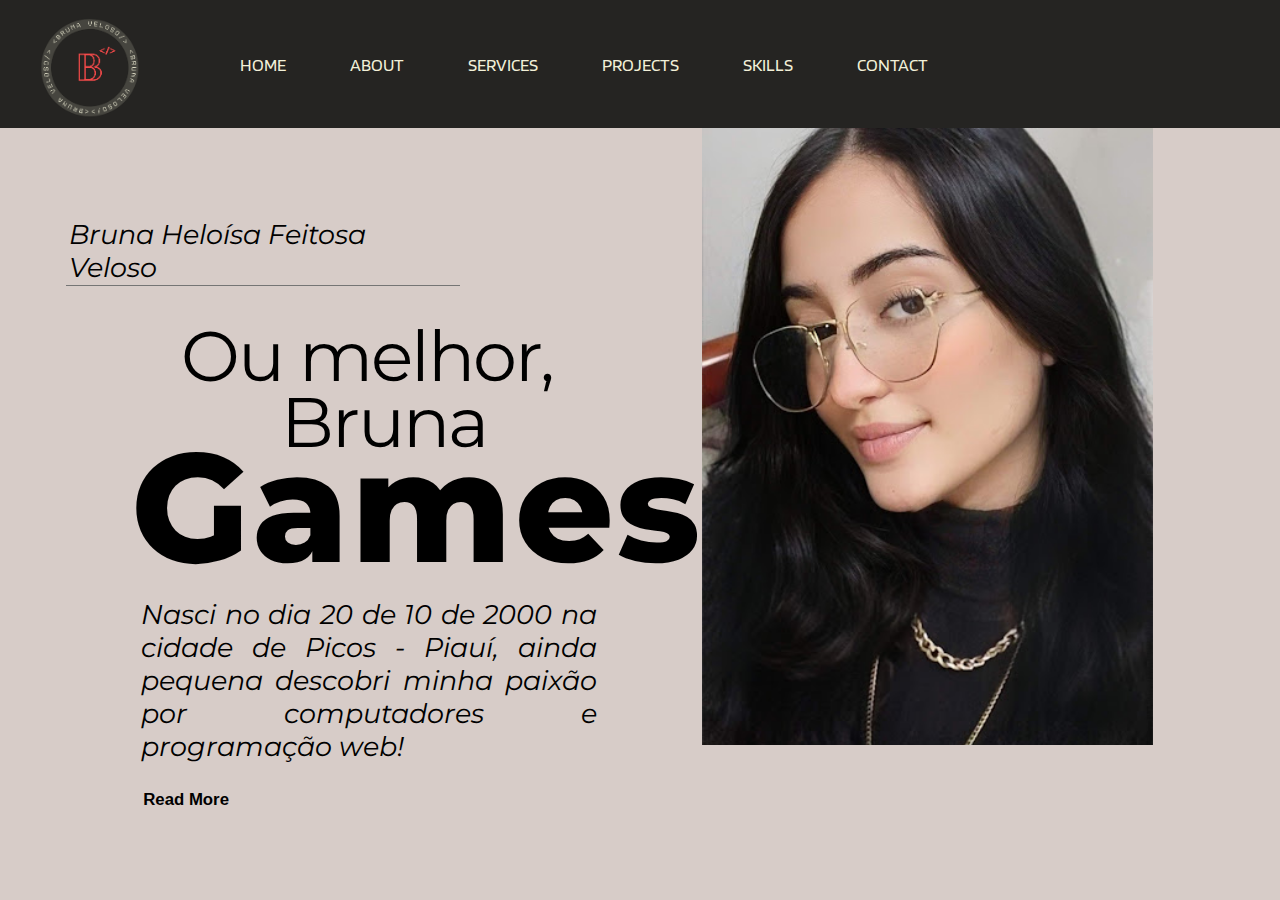
==== pages/about.html @ 62f5e8a3 ":white_check_mark: About: update code #02" ====
<!DOCTYPE html>
<html lang="pt-br">
<head>
    <meta charset="UTF-8">
    <meta http-equiv="X-UA-Compatible" content="IE=edge">
    <meta name="viewport" content="width=device-width, initial-scale=1.0">
    <title>About Me</title>

    <!-- IMPORTS -->
    <link rel="shortcut icon" href="../assets/icons/1-removebg-preview.png" type="image/x-icon">
    <link rel="stylesheet" href="https://cdnjs.cloudflare.com/ajax/libs/font-awesome/4.7.0/css/font-awesome.min.css">

    <link rel="stylesheet" href="../styles/navbar.css">
    <link rel="stylesheet" href="../styles/about2.css">
</head>
<body>

    <header class="sticky">
        <nav>
            <div class="logo">
                <a href="./home.html"><img id="logo-img" src="../assets/icons/1-removebg-preview.png" alt=""></a>
            </div>
            <div id="menu">
                <ul>
                    <li><a href="/pages/main.html">HOME</a></li>
                    <li><a href="/pages/about.html">ABOUT</a></li>
                    <li><a href="./src/pages/artigos/artigos.html">SERVICES</a></li>
                    <li><a href="./src/pages/about/about.html">PROJECTS</a></li>
                    <li><a href="./src/pages/contact/contact.html">SKILLS</a></li>
                    <li><a href="./src/pages/artigos/artigos.html">CONTACT</a></li>
                </ul>
            </div>
            <div id="button-menu-mobile" class="mobile-menu">
                <div class="line1"></div>
                <div class="line2"></div>
                <div class="line3"></div>
            </div>
        </nav>
    </header>

    <div class="container">
        <div class="container-inner">
          <div class="main-content">
            <div class="main-headings" id="main-headings-js">
            <p id="by-line">Bruna Heloísa Feitosa Veloso</p>
      
            <div class="heading">
              <h3 id="heading1">Ou melhor,</h3>
              <h3 id="heading2">Bruna</h3>
              <h1 id="heading3">Games</h1>
            </div>
      
            <div class="short-bio">
              <p> Nasci no dia 20 de 10 de 2000 na cidade de Picos - Piauí, ainda pequena descobri minha paixão por computadores e programação web!</p>
         
            </div>
      
            <a href="#" class="link" onclick="readMore()">Read More</a>
            </div>
            
            <div class="more-info " id="more-info-js">
              
              <h4>Onde tudo começou?</h4>
              <p>Meus pais tiveram a brilhante ideia de abrir uma Lan House com o nome de Bruna Games, e lá foi onde passei a maior parte da minha infância e descobri aos poucos a arte do HTML e CSS para gerenciar um blog que escrevi durante anosssss.</p>
              
              <p>Depois disso embarquei ainda mais nessa viagem pela tecnologia e nunca mais parei, decidi cursar o Técnico em Informática durante o ensino médio e logo após Sistemas de informação,  me tornei uma grande profissional de tecnologia da informação com experiência em resolver problemas complexos rapidamente, com o pensamento voltado para ganho de produtividade.</p>
              
            </div>
            
          </div>
      
          <div class="image-wrapper">
          <div class="image-container">
            <img class="image" src="/assets/images/20230418141102644_image_repair_1681837919070.jpg" alt="bruna-foto">
          </div>
        </div>
      </div>
      </div>

      <script src="/scripts/about.js"></script>
    
</body>
</html>
---- styles/navbar.css ----
@import url('https://fonts.googleapis.com/css2?family=Blinker&display=swap');

body {
    width: 98vw;
    margin-top: 100px;
    margin-left: 0%;
    background-color: #F2F0D8;
}

header nav{
    background-color: #252422;
    justify-content: space-around;
    display: flex;
    align-items: center;
    justify-content: left;
    animation: alternate;
    transition: 2s;
}

header nav a{
    color: #F2F0D8;
    text-decoration: none;
    padding-left: 60px;
}
  
header nav a:hover {
    color: #f24b4b;
}

header {
    top: -100px;
    position: fixed;
    width: 100%;
    height: 100px;
    z-index: 50;
}
  
header.sticky {
    top: -100px;
    position: fixed;
    transition-delay: 0.5s;
    transform: translateY(100px);
    transition: transform 0.3s ease-out;
    z-index: 10;
}

#logo-img{
    width: 100px;
    height: 100px;
    display: flex;
    padding-left: 40px;
    padding-bottom: 10px;
}

#menu li {
    display: inline;
    font-size: 18px;
    font-family: 'Blinker', 'Courier New', Courier, monospace;
    animation: alternate;
    transition: 0.5s;
}
---- styles/about2.css ----
@import url("https://fonts.googleapis.com/css?family=Montserrat:400,700");
@keyframes fade-in {
  0% {
    opacity: 0;
  }
  100% {
    opacity: 1;
  }
}
@keyframes slide-in {
  0% {
    top: -300px;
  }
  100% {
    top: 0;
  }
}
@keyframes scaleDown {
  0% {
    transform: scale(1);
  }
  10% {
    transform: scale(0.7);
  }
  95% {
    transform: scale(0.7);
  }
  100% {
    transform: scale(1);
  }
}
@keyframes reveal-info {
  0% {
    height: 0;
  }
  5% {
    height: 350px;
  }
  95% {
    height: 350px;
  }
  100% {
    height: 0;
  }
}
body {
  margin-top: 9vw;
  padding: 0;
  background-color: #D7CCC8;
}

.container {
  margin-top: 50px;
  margin-left: auto;
  margin-right: auto;
  width: 90vw;
  height: 700px;
  background-color: #D7CCC8;
  font-size: 14px;
  font-family: "Montserrat", sans;
}

.container .container-inner {
  width: 100%;
  height: 100%;
  display: flex;
  flex-direction: row;
  justify-content: flex-start;
  position: relative;
  animation: fade-in 1.5s ease, slide-in 1.2s ease;
  -webkit-animation: fade-in 1.5s ease, slide-in 1.2s ease;
}

.container .container-inner .main-content {
  flex-basis: 50%;
  order: 1;
  align-self: center;
  display: flex;
  flex-direction: column;
}
.container .container-inner .main-content .main-headings {
  width: 100%;
  align-self: center;
  display: flex;
  flex-direction: column;
  animation: scaleDown 6s ease 2s;
  -webkit-animation: scaleDown 6s ease 2s;
}
.container .container-inner .main-content .main-headings #by-line {
  width: 60%;
  padding-bottom: 1px;
  padding-left: 3px;
  margin-left: 15px;
  font-size: 3vh;
  border-bottom: 1px solid #757575;
  font-style: italic;
}
.container .container-inner .main-content .main-headings .heading {
  margin-top: 20px;
  margin-left: 80px;
}
.container .container-inner .main-content .main-headings .heading #heading1, .container .container-inner .main-content .main-headings .heading #heading2, .container .container-inner .main-content .main-headings .heading #heading3 {
  margin: 0;
  margin-top: -20px;
}
.container .container-inner .main-content .main-headings .heading #heading1, .container .container-inner .main-content .main-headings .heading #heading2 {
  font-size: 500%;
  font-weight: normal;
  letter-spacing: -2px;
}
.container .container-inner .main-content .main-headings .heading #heading1 {
  margin-left: 50px;
}
.container .container-inner .main-content .main-headings .heading #heading2 {
  margin-left: 150px;
}
.container .container-inner .main-content .main-headings .heading #heading3 {
  margin-top: -52px;
  font-size: 1100%;
  font-weight: 800;
  letter-spacing: 2px;
}
.container .container-inner .main-content .main-headings .short-bio {
  width: 70%;
  margin-top: -30px;
  margin-left: 90px;
  font-style: italic;
  font-size: 3vh;
  text-align: justify;
}
.container .container-inner .main-content .main-headings a {
  margin-left: 92px;
  align-self: flex-start;
  font-weight: bold;
  font-size: 120%;
  font-family: helvetica;
  text-decoration: none;
  color: black;
}
.container .container-inner .main-content .main-headings a:hover {
  text-decoration: underline;
}
.container .container-inner .main-content .more-info {
  margin-top: -70px;
  width: 70%;
  height: 0;
  margin-left: auto;
  margin-right: auto;
  align-self: flex-start;
  text-align: justify;
  overflow: hidden;
  animation: reveal-info 4s ease 3s;
  -webkit-animation: reveal-info 4s ease 3s;
}
.container .container-inner .image-wrapper {
  flex-basis: 50%;
  order: 2;
}
.container .container-inner .image-wrapper .image-container {
  width: 90%;
  height: 90%;
  overflow: hidden;
  display: flex;
  flex-direction: row;
  justify-content: center;
  align-items: center;
  animation: scaleDown 6s ease 2s;
  -webkit-animation: scaleDown 6s ease 2s;
}
.container .container-inner .image-wrapper .image-container img {
  width: 100%;
  height: auto;
  position: relative;
}

@media (min-width: 350px) and (max-width: 529px) {
  * {
    animation-name: none !important;
  }

  .container {
    width: 90%;
    height: 700px;
    margin-left: auto;
    margin-right: auto;
    font-size: 5px;
    margin-bottom: 20px;
  }

  .container-inner {
    flex-direction: column !important;
    justify-content: center !important;
  }

  .main-content, .image-wrapper {
    flex-basis: 100% !important;
  }

  .main-content {
    order: 2 !important;
    outline: 1px solid red;
    margin: 0 50px;
  }

  .image-wrapper {
    order: 1 !important;
  }

  .heading {
    margin-left: 55px !important;
  }

  #heading1, #heading2 {
    margin: 0;
    margin-top: -5px !important;
  }

  #heading2 {
    margin-left: 100px !important;
  }

  #heading3 {
    margin-top: -20px !important;
  }

  .short-bio {
    margin-top: -10px !important;
    margin-left: 60px !important;
  }

  .more-info {
    height: 150px !important;
    width: 60% !important;
    margin: 0 !important;
    align-self: flex-start !important;
    margin-top: 0px !important;
    margin-left: 60px !important;
    font-size: 8px;
  }

  .link {
    display: none;
  }

  .image-wrapper {
    order: 1 !important;
    width: 100%;
    height: 100px !important;
    justify-content: center !important;
  }

  .image-container {
    width: 100% !important;
    height: 400px;
    margin-left: auto;
    margin-right: auto;
    position: relative;
    top: 50%;
    transform: translateY(-50%);
  }

  img {
    width: 80% !important;
    height: auto !important;
    top: -20px;
    margin-left: auto;
    margin-right: auto;
  }
}
@media (min-width: 530px) and (max-width: 699px) {
  * {
    animation-name: none !important;
  }

  .container {
    width: 90%;
    height: 900px;
    margin-left: auto;
    margin-right: auto;
    font-size: 8px;
  }

  .container-inner {
    flex-direction: column !important;
    justify-content: center !important;
  }

  .main-content, .image-wrapper {
    flex-basis: 100% !important;
  }

  .main-content {
    width: 80%;
    order: 2 !important;
    align-self: center !important;
  }

  .main-headings {
    width: 100%;
    margin-top: 20px;
    margin-left: auto;
    margin-right: auto;
  }

  .heading {
    margin-left: 55px !important;
  }

  #heading1, #heading2 {
    margin: 0;
    margin-top: -15px !important;
  }

  #heading3 {
    margin-top: -30px !important;
  }

  .short-bio {
    margin-top: -20px !important;
    margin-left: 60px !important;
  }

  .link {
    display: none;
  }

  .more-info {
    height: 150px !important;
    width: 60% !important;
    margin: 0 !important;
    align-self: flex-start !important;
    margin-top: 0px !important;
    margin-left: 60px !important;
    text-align: justify;
  }

  .image-wrapper {
    order: 1 !important;
    width: 100%;
    height: 400px;
    justify-content: center !important;
  }

  .image-container {
    width: 100% !important;
    height: 400px;
    margin-left: auto;
    margin-right: auto;
  }

  img {
    width: 80% !important;
    height: auto !important;
    top: -20px;
    margin-left: auto;
    margin-right: auto;
  }
}

@media (min-width: 700px) and (max-width: 1200px) {
  .container {
    width: 100%;
    height: auto;
    font-size: 9px;
  }

  #heading3 {
    margin-top: -35px !important;
  }

  .link {
    margin-left: 30px;
  }

  .more-info {
    margin-top: -40px !important;
  }
}
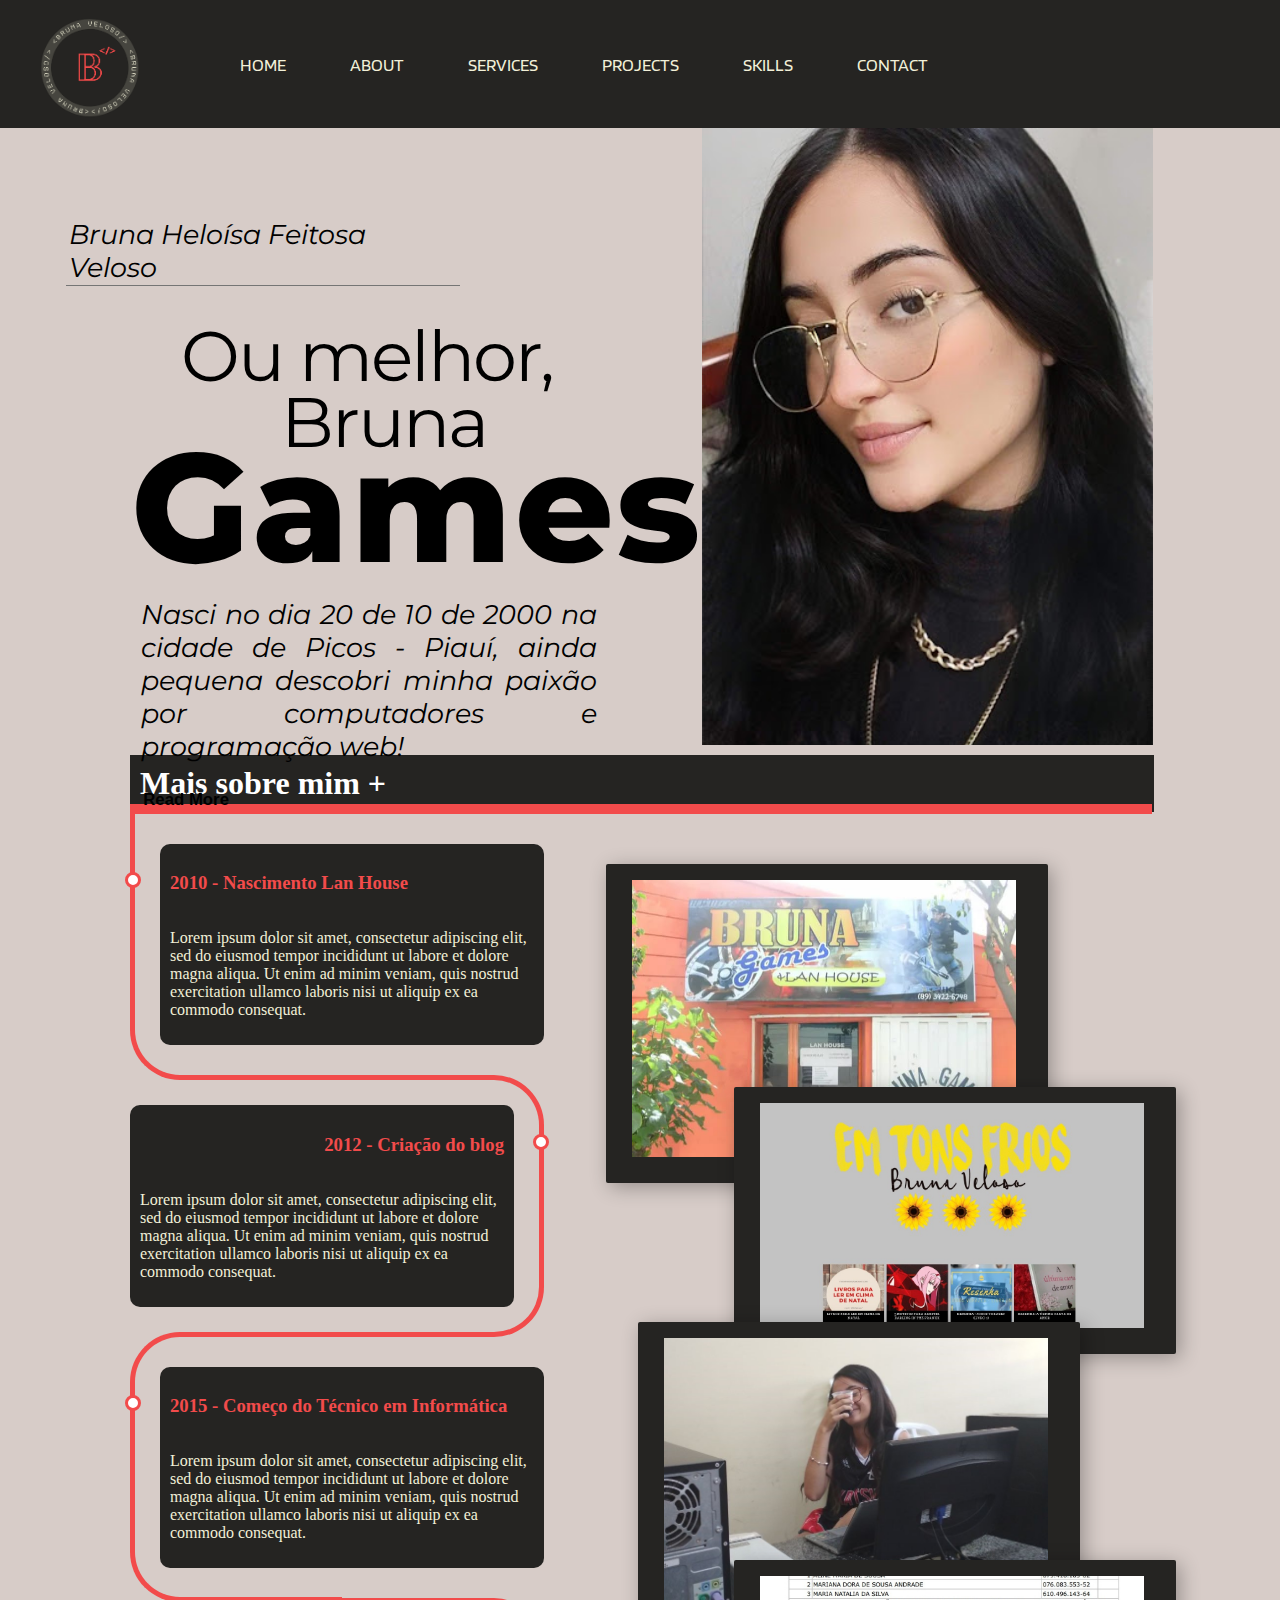
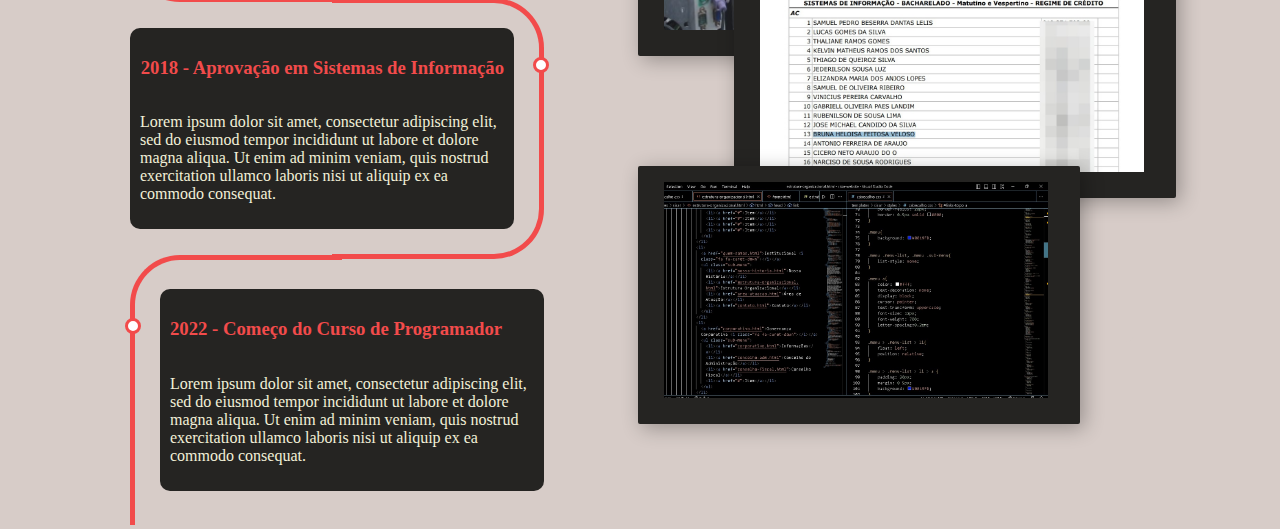
==== commit 0419fc67: "Update About #2" ====
--- a/pages/about.html
+++ b/pages/about.html
@@ -22,7 +22,7 @@
             </div>
             <div id="menu">
                 <ul>
-                    <li><a href="/pages/main.html">HOME</a></li>
+                    <li><a href="../index.html">HOME</a></li>
                     <li><a href="/pages/about.html">ABOUT</a></li>
                     <li><a href="./src/pages/artigos/artigos.html">SERVICES</a></li>
                     <li><a href="./src/pages/about/about.html">PROJECTS</a></li>
@@ -75,7 +75,104 @@
           </div>
         </div>
       </div>
+    </div>
+    <main>
+      <h1>Mais sobre mim +</h1>
+      <div id="linha-color"></div>
+      <div class='deck'>
+        <div class='card2'>
+          <header class='cardHeader'>
+            <i class='fab fa-instagram cardHeader_type'></i>
+            <span class='cardHeader_account'>@gamesbrunaa</span>
+            <span class='cardHeader_date'>Jul 1 6:03</span>
+          </header>
+          <div class='cardBody'>
+            <img src="/assets/images/b44326ff-d7f6-48b7-ae45-eef9ca55fc5b (1).jfif" alt="">
+          </div>
+        </div>
+      
+        <div class='card2'>
+          <header class='cardHeader'>
+            <i class='fab fa-facebook-f cardHeader_type'></i>
+            <span class='cardHeader_account'>@hongkongfp</span>
+            <span class='cardHeader_date'>Jul 2 11:49</span>
+          </header>
+          <div class='cardBody'>
+            <img src="/assets/images/9b2bfc38-b8b1-4721-8caa-46836fd66133.jfif" alt="">
+            
+          </div>
+        </div>
+      
+        <div class='card2'>
+          <header class='cardHeader'>
+            <i class='fab fa-twitter cardHeader_type'></i>
+            <span class='cardHeader_account'>@hongkongfp</span>
+            <span class='cardHeader_date'>Jul 6 11:26</span>
+          </header>
+          <div class='cardBody'>
+            <img src="/assets/images/fe963dcb-b239-4831-aac7-d5026591659b.jpg" alt="">
+          </div>
+        </div>
+
+        <div class='card2'>
+          <header class='cardHeader'>
+            <i class='fab fa-twitter cardHeader_type'></i>
+            <span class='cardHeader_account'>@hongkongfp</span>
+            <span class='cardHeader_date'>Jul 6 11:26</span>
+          </header>
+          <div class='cardBody'>
+            <img src="/assets/images/1817d9ce-1761-4c39-ba2c-e71ce235168b.jfif" alt="">
+          </div>
+        </div>
+
+        <div class='card2'>
+          <header class='cardHeader'>
+            <i class='fab fa-twitter cardHeader_type'></i>
+            <span class='cardHeader_account'>@hongkongfp</span>
+            <span class='cardHeader_date'>Jul 6 11:26</span>
+          </header>
+          <div class='cardBody'>
+            <img src="/assets/images/126eb6c2-42ab-40e8-8366-8b0658c871a3.jfif" alt="">
+          </div>
+        </div>
       </div>
+
+      <div class="timeline">
+        <div class="outer">
+          <div class="card">
+            <div class="info">
+              <h3 class="title">2010 - Nascimento Lan House</h3>
+              <p>Lorem ipsum dolor sit amet, consectetur adipiscing elit, sed do eiusmod tempor incididunt ut labore et dolore magna aliqua. Ut enim ad minim veniam, quis nostrud exercitation ullamco laboris nisi ut aliquip ex ea commodo consequat. </p>
+            </div>
+          </div>
+          <div class="card">
+            <div class="info">
+              <h3 class="title">2012 - Criação do blog</h3>
+              <p>Lorem ipsum dolor sit amet, consectetur adipiscing elit, sed do eiusmod tempor incididunt ut labore et dolore magna aliqua. Ut enim ad minim veniam, quis nostrud exercitation ullamco laboris nisi ut aliquip ex ea commodo consequat. </p>
+            </div>
+          </div>
+          <div class="card">
+            <div class="info">
+              <h3 class="title">2015 - Começo do Técnico em Informática</h3>
+              <p>Lorem ipsum dolor sit amet, consectetur adipiscing elit, sed do eiusmod tempor incididunt ut labore et dolore magna aliqua. Ut enim ad minim veniam, quis nostrud exercitation ullamco laboris nisi ut aliquip ex ea commodo consequat. </p>
+            </div>
+          </div>
+          <div class="card">
+            <div class="info">
+              <h3 class="title">2018 - Aprovação em Sistemas de Informação</h3>
+              <p>Lorem ipsum dolor sit amet, consectetur adipiscing elit, sed do eiusmod tempor incididunt ut labore et dolore magna aliqua. Ut enim ad minim veniam, quis nostrud exercitation ullamco laboris nisi ut aliquip ex ea commodo consequat. </p>
+            </div>
+          </div>
+          <div class="card">
+            <div class="info">
+              <h3 class="title">2022 - Começo do Curso de Programador</h3>
+              <p>Lorem ipsum dolor sit amet, consectetur adipiscing elit, sed do eiusmod tempor incididunt ut labore et dolore magna aliqua. Ut enim ad minim veniam, quis nostrud exercitation ullamco laboris nisi ut aliquip ex ea commodo consequat. </p>
+            </div>
+          </div>
+        </div>
+      </div>
+
+    </main>
 
       <script src="/scripts/about.js"></script>
     
--- a/styles/about2.css
+++ b/styles/about2.css
@@ -1,4 +1,13 @@
 @import url("https://fonts.googleapis.com/css?family=Montserrat:400,700");
+
+:root {
+  --primary-color: #D7CCC8;
+  --second-color: #f24b4b;
+  --background-color: #252422;
+  --font: sans-serif;
+}
+
+
 @keyframes fade-in {
   0% {
     opacity: 0;
@@ -43,10 +52,11 @@
     height: 0;
   }
 }
+
 body {
   margin-top: 9vw;
   padding: 0;
-  background-color: #D7CCC8;
+  background-color: var(--primary-color);
 }
 
 .container {
@@ -173,6 +183,295 @@
   position: relative;
 }
 
+/* Timeline Container */
+.timeline {
+  margin-top: 0px;
+  background: var(--primary-color);
+  margin-left: 130px;
+  width: 50%;
+}
+
+/* Card container */
+.card {
+  position: relative;
+  max-width: 30vw;
+}
+
+/* setting padding based on even or odd */
+.card:nth-child(odd) {
+  padding: 30px 0 30px 30px;
+}
+.card:nth-child(even) {
+  padding: 30px 30px 30px 0;
+}
+/* Global ::before */
+.card::before {
+  content: "";
+  position: absolute;
+  width: 50%;
+  border: solid var(--second-color);
+}
+
+/* Setting the border of top, bottom, left */
+.card:nth-child(odd)::before {
+  left: 0px;
+  top: -4.5px;
+  bottom: -4.5px;
+  border-width: 5px 0 5px 5px;
+  border-radius: 50px 0 0 50px;
+}
+
+/* Setting the top and bottom to "-5px" because earlier it was out of a pixel in mobile devices */
+@media only screen and (max-width: 400px) {
+  .card:nth-child(odd)::before {
+    top: -5px;
+    bottom: -5px;
+  }
+}
+
+/* Setting the border of top, bottom, right */
+.card:nth-child(even)::before {
+  right: 0;
+  top: 0;
+  bottom: 0;
+  border-width: 5px 5px 5px 0;
+  border-radius: 0 50px 50px 0;
+}
+
+/* Removing the border if it is the first card */
+.card:first-child::before {
+  border-top: 0;
+  border-top-left-radius: 0;
+}
+
+/* Removing the border if it is the last card  and it's odd */
+.card:last-child:nth-child(odd)::before {
+  border-bottom: 0;
+  border-bottom-left-radius: 0;
+}
+
+/* Removing the border if it is the last card  and it's even */
+.card:last-child:nth-child(even)::before {
+  border-bottom: 0;
+  border-bottom-right-radius: 0;
+}
+
+/* Information about the timeline */
+.info {
+  display: flex;
+  flex-direction: column;
+  background: #252422;
+  color: #F2F0D8;
+  border-radius: 10px;
+  padding: 10px;
+}
+
+/* Title of the card */
+.title {
+  color: var(--second-color);
+  position: relative;
+}
+
+/* Timeline dot  */
+.title::before {
+  content: "";
+  position: absolute;
+  width: 10px;
+  height: 10px;
+  background: white;
+  border-radius: 999px;
+  border: 3px solid var(--second-color);
+}
+
+/* text right if the card is even  */
+.card:nth-child(even) > .info > .title {
+  text-align: right;
+}
+
+/* setting dot to the left if the card is odd */
+.card:nth-child(odd) > .info > .title::before {
+  left: -45px;
+}
+
+/* setting dot to the right if the card is odd */
+.card:nth-child(even) > .info > .title::before {
+  right: -45px;
+}
+
+main{
+  display: inline-block;
+  width: 100%;
+}
+
+main > h1{
+  background-color: #252422;
+  margin-left: 130px;
+  color: #fff;
+  padding: 10px;
+  width: 80%;
+  margin-top: -60px;
+}
+
+#linha-color{
+  background-color: #f24b4b;
+  height: 10px;
+  width: 81.5%;
+  margin-left: 130px;
+  margin-top: -30px;
+}
+
+.deck {
+  margin-top: 50px;
+  position: relative;
+  max-width: 400px;
+  width: 50%;
+  margin-right: 200px;
+  float: right;
+}
+@media (max-width: 705px) {
+  .deck {
+    margin: 4em auto;
+  }
+}
+.deck:before {
+  content: "";
+  position: absolute;
+  width: 120%;
+  height: 95%;
+  top: -1.5em;
+  left: 0em;
+  border-radius: 8px;
+  background-color: var(--primary-color);
+}
+@media (max-width: 550px) {
+  .deck:before {
+    left: 1.5em;
+  }
+}
+
+.card2 {
+  position: relative;
+  background-color: var(--background-color);
+  width: 32vw;
+  padding: 1em;
+  z-index: 5;
+  border-radius: 2px;
+  box-shadow: 4px 4px 20px rgba(0, 0, 0, 0.3);
+  transition: 200ms ease-in-out;
+}
+
+.card2 + .card2 {
+  margin-top: 1em;
+}
+.card2:hover {
+  z-index: 7;
+  transform: scale(1.05);
+  box-shadow: 0 4px 25px rgba(0, 0, 0, 0.4);
+}
+.card2:first-of-type {
+  margin-left: -3em;
+  margin-right: 3em;
+}
+@media (max-width: 705px) {
+  .card2:first-of-type {
+    margin-left: -1em;
+    margin-right: 1em;
+  }
+}
+@media (max-width: 550px) {
+  .card2:first-of-type {
+    margin: 0;
+  }
+}
+.card2:nth-of-type(2) {
+  margin-left: 5em;
+  margin-right: -5em;
+  margin-top: -6em;
+}
+
+.card2:nth-of-type(4) {
+  margin-left: 5em;
+  margin-right: -5em;
+  margin-top: -6em;
+}
+@media (max-width: 705px) {
+  .card2:nth-of-type(2) {
+    margin-left: 1em;
+    margin-right: -1em;
+    margin-top: 1em;
+  }
+}
+@media (max-width: 550px) {
+  .card2:nth-of-type(2) {
+    margin: 1em 0 0;
+  }
+}
+.card2:nth-of-type(3) {
+  margin-top: -2em;
+  margin-left: -1em;
+  margin-right: 1em;
+}
+
+.card2:nth-of-type(5) {
+  margin-top: -2em;
+  margin-left: -1em;
+  margin-right: 1em;
+}
+@media (max-width: 705px) {
+  .card2:nth-of-type(3) {
+    margin-left: -1em;
+    margin-right: 1em;
+    margin-top: 1em;
+  }
+  .card2:nth-of-type(3):after {
+    content: "";
+    position: absolute;
+    left: 0;
+    right: 0;
+    bottom: -1em;
+    display: block;
+    border-bottom: 5px solid rgba(192, 57, 43, 0.6);
+  }
+}
+@media (max-width: 550px) {
+  .card2:nth-of-type(3) {
+    margin: 1em 0 0;
+  }
+}
+
+.cardHeader {
+  display: grid;
+  grid-template-columns: 36px auto 100px;
+  align-items: center;
+  text-transform: uppercase;
+}
+.cardHeader .cardHeader_type {
+  color: #FFD433;
+  margin: 10px;
+}
+.cardHeader .cardHeader_account {
+  color: #C6E1ED;
+  font-size: 0.85em;
+  font-weight: 600;
+  letter-spacing: 1px;
+}
+.cardHeader .cardHeader_date {
+  margin: 10px;
+  color: #C6E1ED;
+  font-size: 0.85em;
+  font-weight: 600;
+  text-align: right;
+}
+
+.cardBody {
+  display: flex;
+  margin: 0 10px 10px;
+}
+
+.cardBody > img{
+  width: 30vw;
+}
+
 @media (min-width: 350px) and (max-width: 529px) {
   * {
     animation-name: none !important;
